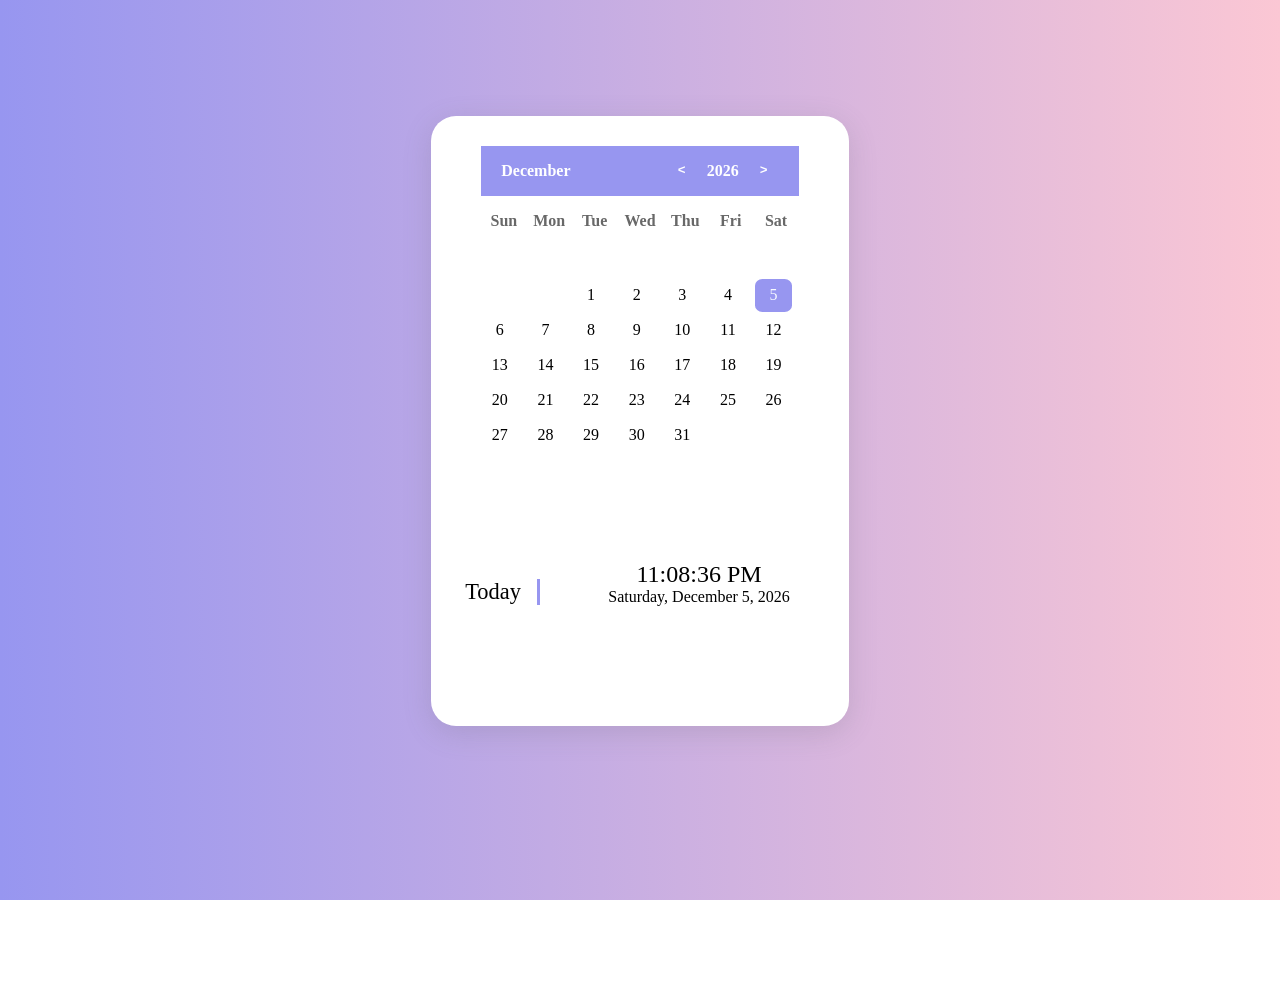
==== index.html @ 024715f1 "first" ====
<html lang="en">
  <head>
    <meta charset="UTF-8" />
    <meta http-equiv="X-UA-Compatible" content="IE=edge" />
    <meta name="viewport" content="width=device-width, initial-scale=1.0" />
    <title>CALENDAR</title>
    <link rel="stylesheet" href="style.css" />
    <script src="script.js" defer></script>
  </head>
  <body>
    <div class="contianer">
      <div class="calendar">
        <div class="calendar-header">
          <span class="month-picker" id="month-picker"> May </span>
          <div class="year-picker" id="year-picker">
            <span class="year-change" id="pre-year">
              <pre><</pre>
            </span>
            <span id="year"> </span>
            <span class="year-change" id="next-year">
              <pre>></pre>
            </span>
          </div>
        </div>

        <div class="calendar-body">
          <div class="calendar-week-days">
            <div>Sun</div>
            <div>Mon</div>
            <div>Tue</div>
            <div>Wed</div>
            <div>Thu</div>
            <div>Fri</div>
            <div>Sat</div>
          </div>
          <div class="calendar-days"></div>
        </div>
        <div class="calendar-footer"></div>
        <div class="date-time-formate">
          <div class="day-text-formate">Today</div>
          <div class="date-time-value">
            <div class="time-formate"></div>
            <div class="date-formate"></div>
          </div>
        </div>
        <div class="month-list"></div>
      </div>
    </div>
  </body>
</html>
---- style.css ----
:root {
    --dark-text: #f8fbff;
    --light-body: #f3f8fe;
    --light-main: #fdfdfd;
    --light-second: #c3c2c8;
    --light-hover: #f0f0f0;
    --light-text: #151426;
    --light-btn: #9796f0;
    --blue: #0000ff;
    --white: #fff;
    --shadow: rgba(100, 100, 111, 0.2) 0px 7px 29px 0px;
    --font-family: consolas;
  }
  * {
    padding: 0;
    margin: 0;
    box-sizing: border-box;
  }
  html,
  body {
    place-items: center;
    font-family: var(--font-family);
    background:linear-gradient(to right, #9796f0, #fbc7d4);
    overflow: hidden;
  }
  .contianer {
    width: max-content;
    height: max-content;
    position: relative;
    display: flex;
    padding: 2% 0px 0px 0px;
    justify-content: center;
    top: 10%;
    right: 0%;
    width: 100%;
    height: 100%;
  }
  .calendar {
    height: 610px;
    width: max-content;
    background-color: white;
    border-radius: 25px;
    overflow: hidden;
    padding: 30px 50px 0px 50px;
  }
  .calendar {
    box-shadow: var(--shadow);
  }
  .calendar-header {
    background: #9796f0;
    display: flex;
    justify-content: space-between;
    align-items: center;
    font-weight: 700;
    color: var(--white);
    padding: 10px;
  }
  .calendar-body {
    pad: 10px;
  }
  .calendar-week-days {
    display: grid;
    grid-template-columns: repeat(7, 1fr);
    font-weight: 600;
    cursor: pointer;
    color:rgb(104, 104, 104);
  }
  .calendar-week-days div:hover {
  color:black;
  transform: scale(1.2);
  transition: all .2s ease-in-out;
  }
  .calendar-week-days div {
    display: grid;
    place-items: center;
    color: var(--bg-second);
    height: 50px;
  }
  .calendar-days {
    display: grid;
    grid-template-columns: repeat(7, 1fr);
    gap: 2px;
    color: var(--color-txt);
  }
  .calendar-days div {
    width: 37px;
    height: 33px;
    display: flex;
    align-items: center;
    justify-content: center;
    padding: 5px;
    position: relative;
    cursor: pointer;
    animation: to-top 1s forwards;
  }
  .month-picker {
    padding: 5px 10px;
    border-radius: 10px;
    cursor: pointer;
  }
  .month-picker:hover {
    background-color: var(--color-hover);
  }
  .month-picker:hover {
    color: var(--color-txt);
  }
  .year-picker {
    display: flex;
    align-items: center;
  }
  .year-change {
    height: 30px;
    width: 30px;
    border-radius: 50%;
    display: grid;
    place-items: center;
    margin: 0px 10px;
    cursor: pointer;
  }
  .year-change:hover {
    background-color: var(--light-btn);
    transition:all .2s ease-in-out ;
    transform: scale(1.12);
  }
  .year-change:hover pre {
    color: var(--bg-body);
  }
  .calendar-footer {
    padding: 10px;
    display: flex;
    justify-content: flex-end;
    align-items: center;
  }
  #year:hover{
    cursor: pointer;
    transform: scale(1.2);
    transition: all 0.2 ease-in-out;
  }
  .calendar-days div span {
    position: absolute;
  }
   .calendar-days div:hover {
    transition: width 0.2s ease-in-out, height 0.2s ease-in-out;
    background-color: #fbc7d4;
    border-radius: 20%;
    color: var(--dark-text);
  }
  .calendar-days div.current-date {
    color: var(--dark-text);
    background-color: var(--light-btn);
    border-radius: 20%;
  }
  .month-list {
    position: relative;
    left: 0;
    top: -50px;
    background-color: #ebebeb;
    color: var(--light-text);
    display: grid;
    grid-template-columns: repeat(3, auto);
    gap: 5px;
    border-radius: 20px;
  }
  .month-list > div {
    display: grid;
    place-content: center;
    margin: 5px 10px;
    transition: all 0.2s ease-in-out;
  }
  .month-list > div > div {
    border-radius: 15px;
    padding: 10px;
    cursor: pointer;
  }
  .month-list > div > div:hover {
    background-color:var(--light-btn);
    color: var(--dark-text);
    transform: scale(0.9);
    transition: all 0.2s ease-in-out;
  }
  .month-list.show {
    visibility: visible;
    pointer-events: visible;
    transition: 0.6s ease-in-out;
    animation: to-left .71s forwards;
  }
  .month-list.hideonce{
    visibility: hidden;
  }
  .month-list.hide {
    animation: to-right 1s forwards;
    visibility: none;
    pointer-events: none;
  }
  .date-time-formate {
    width: max-content;
    height: max-content;
    font-family: Dubai Light, Century Gothic;
    position: relative;
    display: inline;
    top: 140px;
    justify-content: center;
  }
  .day-text-formate {
    font-family: Microsoft JhengHei UI;
    font-size: 1.4rem;
    padding-right: 5%;
    border-right: 3px solid #9796f0;
    position: absolute;
    left: -1rem;
  }
  .date-time-value {
    display: block;
    height: max-content;
    width: max-content;
    position: relative;
    left: 40%;
    top: -18px;
    text-align: center;
  }
  .time-formate {
    font-size: 1.5rem;
  }
  .time-formate.hideTime {
    animation: hidetime 1.5s forwards;
  }
  .day-text-formate.hidetime {
    animation: hidetime 1.5s forwards;
  }
  .date-formate.hideTime {
    animation: hidetime 1.5s forwards;
  }
  .day-text-formate.showtime{
    animation: showtime 1s forwards;
  }
  .time-formate.showtime {
    animation: showtime 1s forwards;
  }
  .date-formate.showtime {
    animation: showtime 1s forwards;
  }
  @keyframes to-top {
    0% {
      transform: translateY(0);
      opacity: 0;
    }
    100% {
      transform: translateY(100%);
      opacity: 1;
    }
  }
  @keyframes to-left {
    0% {
      transform: translatex(230%);
      opacity: 1;
    }
    100% {
      transform: translatex(0);
      opacity: 1;
    }
  }
  @keyframes to-right {
    10% {
      transform: translatex(0);
      opacity: 1;
    }
    100% {
      transform: translatex(-150%);
      opacity: 1;
    }
  }
  @keyframes showtime {
    0% {
      transform: translatex(250%);
      opacity: 1;
    }
    100% {
      transform: translatex(0%);
      opacity: 1;
    }
  }
  @keyframes hidetime {
    0% {
      transform: translatex(0%);
      opacity: 1;
    }
    100% {
      transform: translatex(-370%);
      opacity: 1;
    }
  }
  @media (max-width:375px) {
    .month-list>div{
  
      margin: 5px 0px;
    }
  }
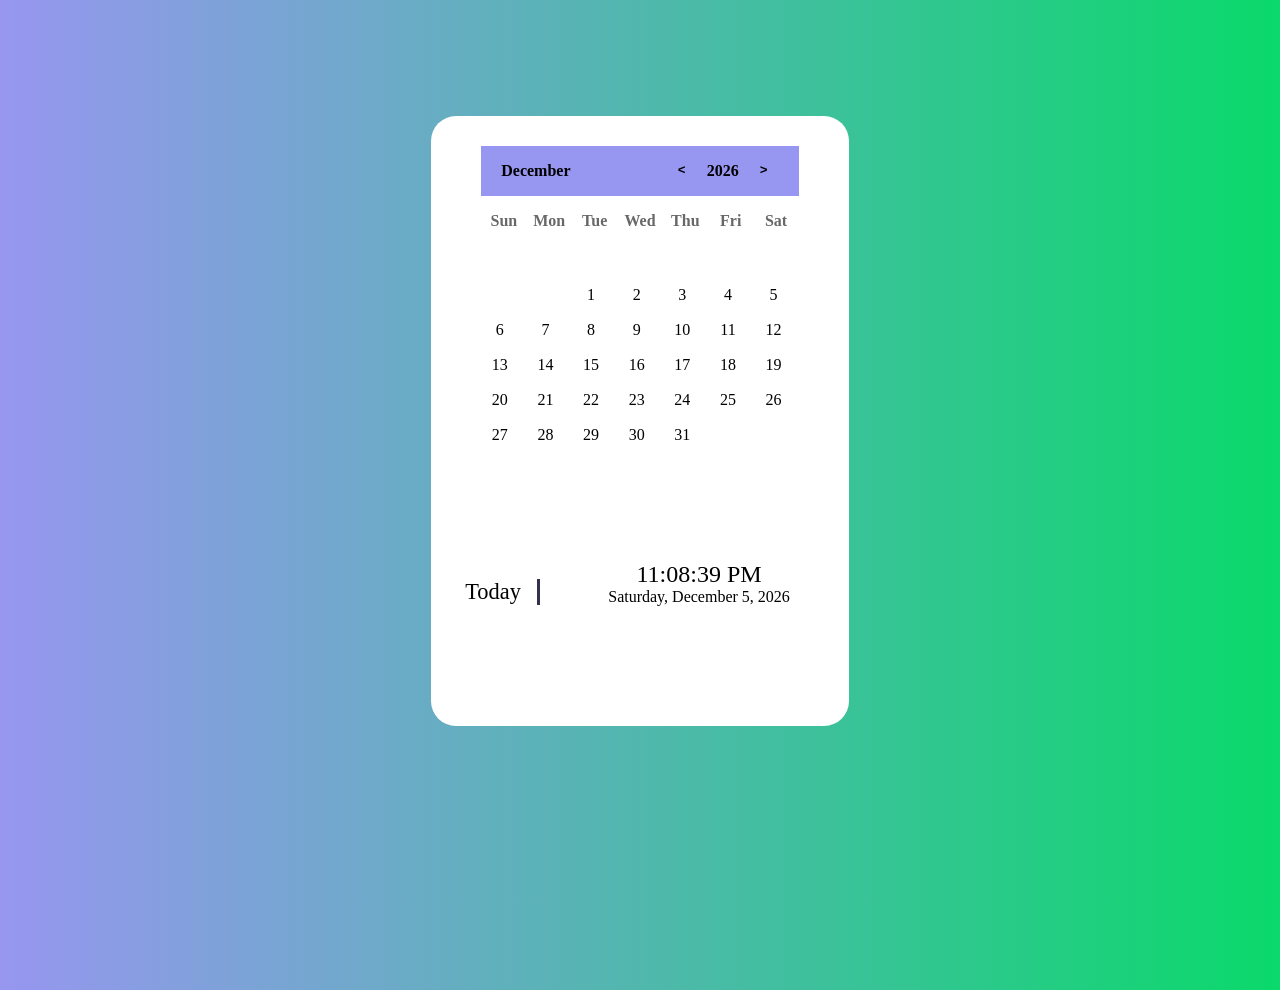
==== commit 17e7f312: "third" ====
--- a/index.html
+++ b/index.html
@@ -3,7 +3,7 @@
     <meta charset="UTF-8" />
     <meta http-equiv="X-UA-Compatible" content="IE=edge" />
     <meta name="viewport" content="width=device-width, initial-scale=1.0" />
-    <title>CALENDAR</title>
+    <title>Zygal Calendar</title>
     <link rel="stylesheet" href="style.css" />
     <script src="script.js" defer></script>
   </head>
@@ -11,7 +11,7 @@
     <div class="contianer">
       <div class="calendar">
         <div class="calendar-header">
-          <span class="month-picker" id="month-picker"> May </span>
+          <span class="month-picker" id="month-picker"></span>
           <div class="year-picker" id="year-picker">
             <span class="year-change" id="pre-year">
               <pre><</pre>
--- a/style.css
+++ b/style.css
@@ -1,26 +1,14 @@
-:root {
-    --dark-text: #f8fbff;
-    --light-body: #f3f8fe;
-    --light-main: #fdfdfd;
-    --light-second: #c3c2c8;
-    --light-hover: #f0f0f0;
-    --light-text: #151426;
-    --light-btn: #9796f0;
-    --blue: #0000ff;
-    --white: #fff;
-    --shadow: rgba(100, 100, 111, 0.2) 0px 7px 29px 0px;
-    --font-family: consolas;
-  }
+
   * {
     padding: 0;
     margin: 0;
     box-sizing: border-box;
   }
-  html,
+ 
   body {
     place-items: center;
     font-family: var(--font-family);
-    background:linear-gradient(to right, #9796f0, #fbc7d4);
+    background:linear-gradient(to right, #9796f0, #0ad96b);
     overflow: hidden;
   }
   .contianer {
@@ -139,12 +127,7 @@
   .calendar-days div span {
     position: absolute;
   }
-   .calendar-days div:hover {
-    transition: width 0.2s ease-in-out, height 0.2s ease-in-out;
-    background-color: #fbc7d4;
-    border-radius: 20%;
-    color: var(--dark-text);
-  }
+   
   .calendar-days div.current-date {
     color: var(--dark-text);
     background-color: var(--light-btn);
@@ -205,7 +188,7 @@
     font-family: Microsoft JhengHei UI;
     font-size: 1.4rem;
     padding-right: 5%;
-    border-right: 3px solid #9796f0;
+    border-right: 3px solid #32324f;
     position: absolute;
     left: -1rem;
   }
@@ -294,4 +277,11 @@
   
       margin: 5px 0px;
     }
+  }
+
+  .calendar-days div:hover {
+    transition: width 0.2s ease-in-out, height 0.2s ease-in-out;
+    background-color: #0ae45e;
+    border-radius: 20%;
+    color: var(--dark-text);
   }
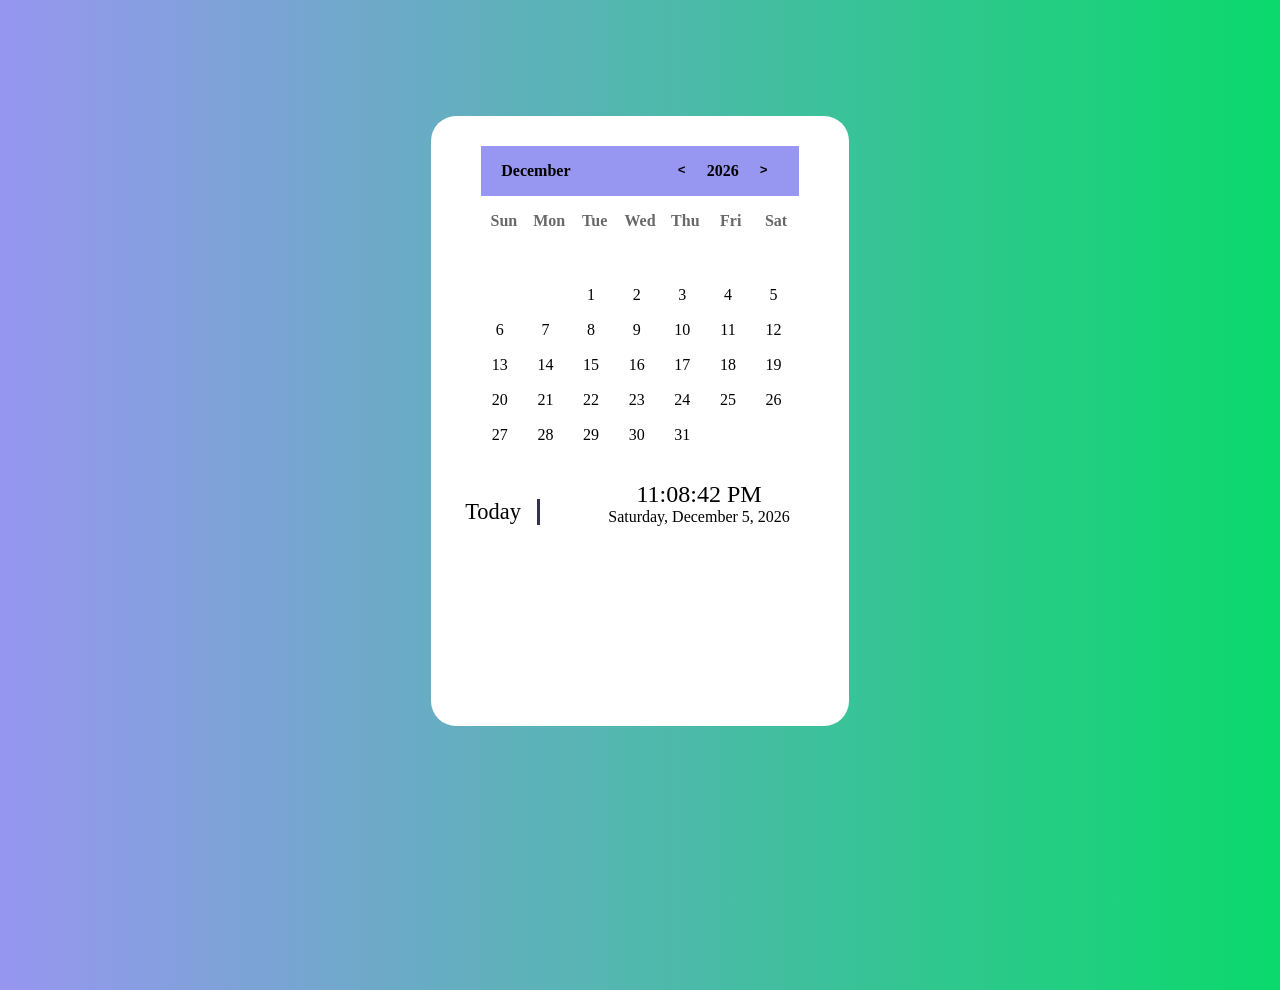
==== commit 4f8e7786: "3rd" ====
--- a/index.html
+++ b/index.html
@@ -45,6 +45,7 @@
         </div>
         <div class="month-list"></div>
       </div>
+      <!-- <input class="text" placeholder=""/> -->
     </div>
   </body>
 </html>
--- a/style.css
+++ b/style.css
@@ -175,15 +175,7 @@
     visibility: none;
     pointer-events: none;
   }
-  .date-time-formate {
-    width: max-content;
-    height: max-content;
-    font-family: Dubai Light, Century Gothic;
-    position: relative;
-    display: inline;
-    top: 140px;
-    justify-content: center;
-  }
+  
   .day-text-formate {
     font-family: Microsoft JhengHei UI;
     font-size: 1.4rem;
@@ -284,4 +276,15 @@
     background-color: #0ae45e;
     border-radius: 20%;
     color: var(--dark-text);
-  }+  }
+
+  .date-time-formate {
+    width: max-content;
+    height: max-content;
+    font-family: Dubai Light, Century Gothic;
+    position: relative;
+    display: inline;
+    top: 60px;
+    justify-content: center;
+  }
+  
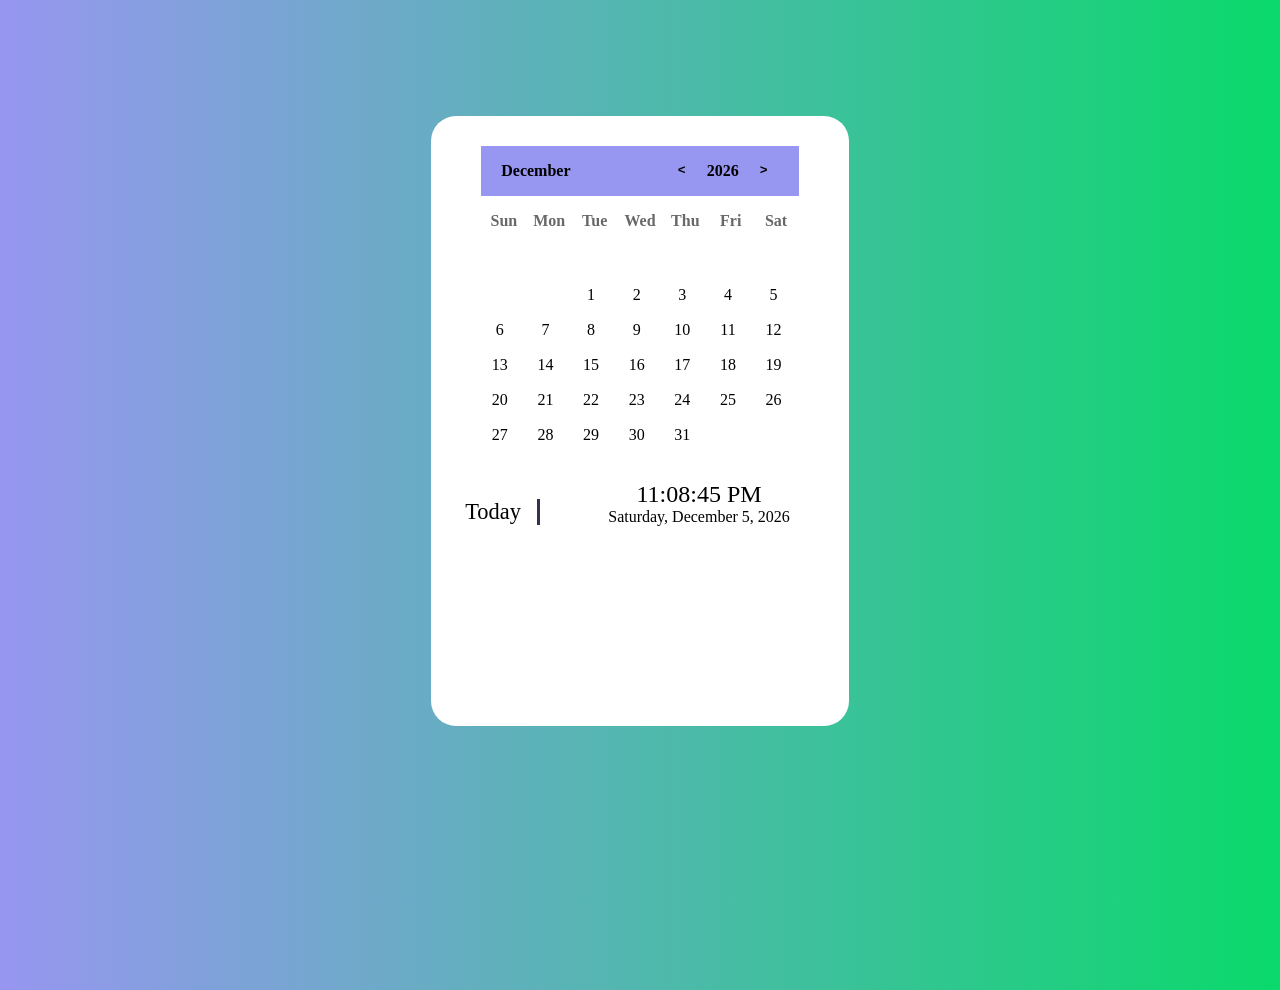
==== commit ba13604b: "fourt" ====
--- a/index.html
+++ b/index.html
@@ -8,7 +8,7 @@
     <script src="script.js" defer></script>
   </head>
   <body>
-    <div class="contianer">
+    <div class="main">
       <div class="calendar">
         <div class="calendar-header">
           <span class="month-picker" id="month-picker"></span>
--- a/style.css
+++ b/style.css
@@ -11,7 +11,7 @@
     background:linear-gradient(to right, #9796f0, #0ad96b);
     overflow: hidden;
   }
-  .contianer {
+  .main {
     width: max-content;
     height: max-content;
     position: relative;
